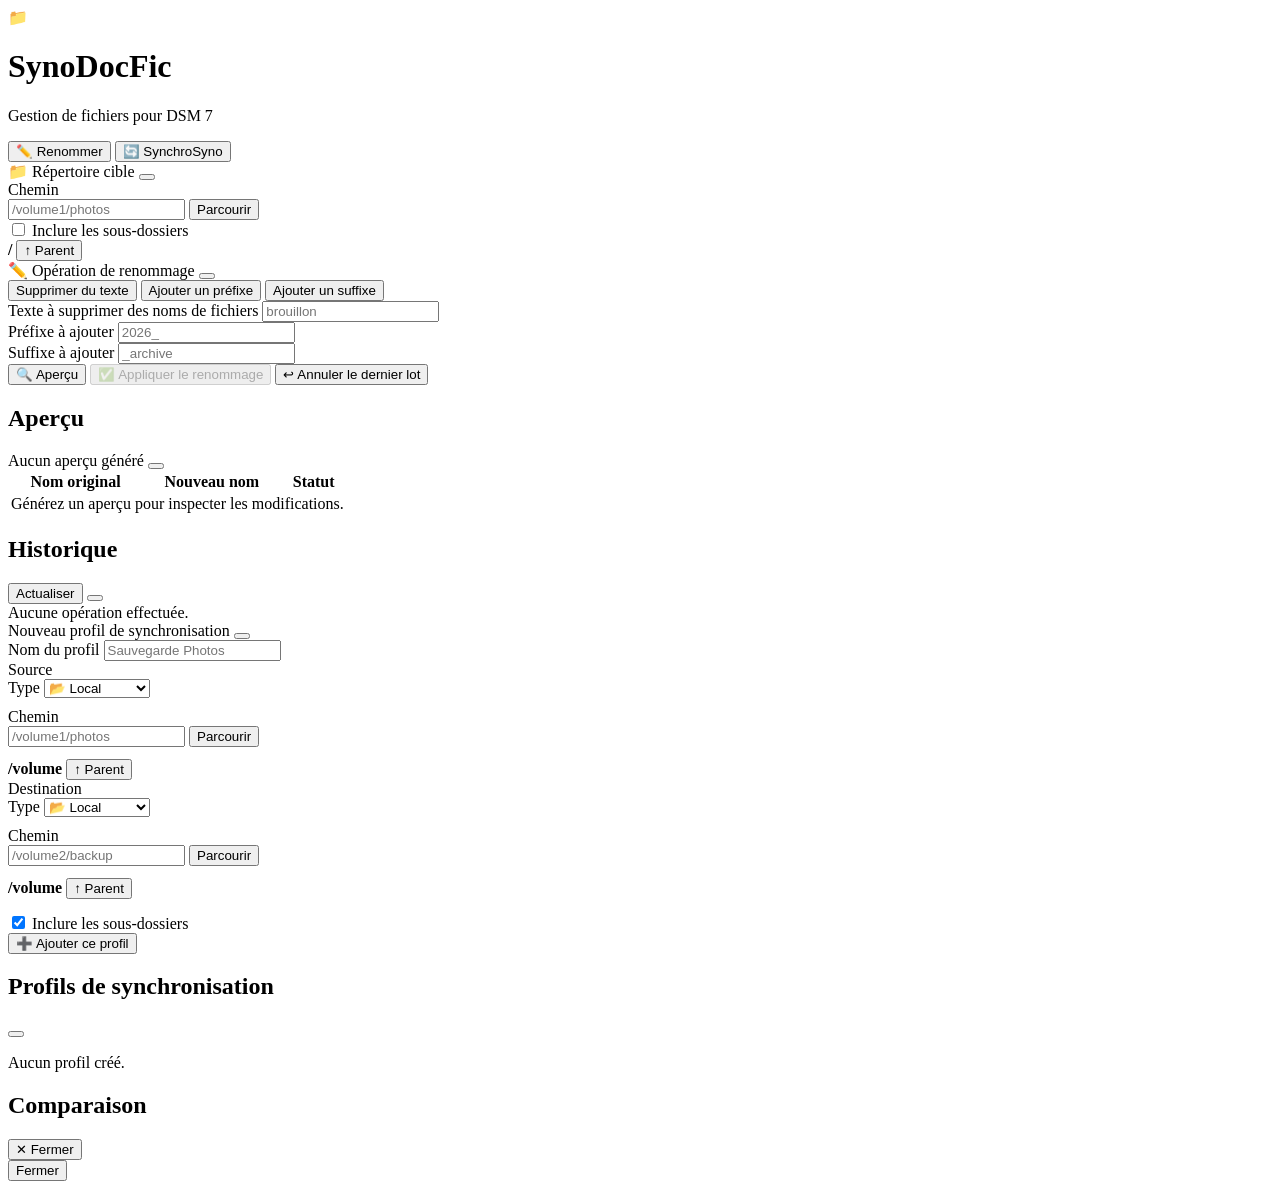
==== package/app/static/index.html @ 5d5aa2b1 "first commit" ====
<!doctype html>
<html lang="fr">
<head>
  <meta charset="utf-8">
  <meta name="viewport" content="width=device-width, initial-scale=1">
  <title>SynoDocFic</title>
  <link rel="stylesheet" href="/static/styles.css">
</head>
<body>
  <div class="shell">

    <header class="app-header">
      <div class="app-header-inner">
        <div class="app-logo">
          <span class="app-logo-icon">📁</span>
          <div>
            <h1>SynoDocFic</h1>
            <p>Gestion de fichiers pour DSM 7</p>
          </div>
        </div>
      </div>
    </header>

    <!-- Onglets principaux -->
    <nav class="main-tabs" role="tablist">
      <button type="button" class="main-tab active" data-main="renommer">✏️ Renommer</button>
      <button type="button" class="main-tab" data-main="synchro">🔄 SynchroSyno</button>
    </nav>

    <!-- ===== PANNEAU RENOMMER ===== -->
    <div class="main-panel active" data-main-panel="renommer">

      <section class="card controls">
        <div class="card-header">
          <span class="card-title">📁 Répertoire cible</span>
          <button class="collapse-btn" type="button" aria-label="Réduire"></button>
        </div>
        <div class="card-body">
          <div class="grid two">
            <div>
              <label for="directoryInput">Chemin</label>
              <div class="input-row">
                <input id="directoryInput" type="text" placeholder="/volume1/photos">
                <button id="browseBtn" class="secondary" type="button">Parcourir</button>
              </div>
            </div>
            <div class="checkbox-wrap">
              <label class="checkbox">
                <input id="recursiveInput" type="checkbox">
                <span>Inclure les sous-dossiers</span>
              </label>
            </div>
          </div>
          <div id="browserPanel" class="browser hidden">
            <div class="browser-head">
              <strong id="browserPath">/</strong>
              <button id="browserUpBtn" class="secondary" type="button">↑ Parent</button>
            </div>
            <div id="directoryList" class="directory-list"></div>
          </div>
        </div>
      </section>

      <section class="card tabs-card">
        <div class="card-header">
          <span class="card-title">✏️ Opération de renommage</span>
          <button class="collapse-btn" type="button" aria-label="Réduire"></button>
        </div>
        <div class="card-body">
          <div class="sub-tabs" role="tablist">
            <button type="button" class="sub-tab active" data-subtab="remove">Supprimer du texte</button>
            <button type="button" class="sub-tab" data-subtab="prefix">Ajouter un préfixe</button>
            <button type="button" class="sub-tab" data-subtab="suffix">Ajouter un suffixe</button>
          </div>
          <div class="sub-panels">
            <div class="sub-panel active" data-subtab-panel="remove">
              <label for="removeValue">Texte à supprimer des noms de fichiers</label>
              <input id="removeValue" type="text" placeholder="brouillon">
            </div>
            <div class="sub-panel" data-subtab-panel="prefix">
              <label for="prefixValue">Préfixe à ajouter</label>
              <input id="prefixValue" type="text" placeholder="2026_">
            </div>
            <div class="sub-panel" data-subtab-panel="suffix">
              <label for="suffixValue">Suffixe à ajouter</label>
              <input id="suffixValue" type="text" placeholder="_archive">
            </div>
          </div>
          <div class="actions">
            <button id="previewBtn" type="button">🔍 Aperçu</button>
            <button id="applyBtn" type="button" disabled>✅ Appliquer le renommage</button>
            <button id="undoBtn" class="secondary" type="button">↩ Annuler le dernier lot</button>
          </div>
        </div>
      </section>

      <section class="card preview-card">
        <div class="card-header">
          <h2>Aperçu</h2>
          <div class="card-header-end">
            <span id="summaryBadge" class="badge">Aucun aperçu généré</span>
            <button class="collapse-btn" type="button" aria-label="Réduire"></button>
          </div>
        </div>
        <div class="card-body">
          <div class="preview-table-wrap">
            <table class="preview-table">
              <thead>
                <tr>
                  <th>Nom original</th>
                  <th>Nouveau nom</th>
                  <th>Statut</th>
                </tr>
              </thead>
              <tbody id="previewBody">
                <tr>
                  <td colspan="3" class="muted">Générez un aperçu pour inspecter les modifications.</td>
                </tr>
              </tbody>
            </table>
          </div>
        </div>
      </section>

      <section class="card history-card">
        <div class="card-header">
          <h2>Historique</h2>
          <div class="card-header-end">
            <button id="refreshHistoryBtn" class="secondary" type="button">Actualiser</button>
            <button class="collapse-btn" type="button" aria-label="Réduire"></button>
          </div>
        </div>
        <div class="card-body">
          <div id="historyList" class="history-list">
            <div class="muted">Aucune opération effectuée.</div>
          </div>
        </div>
      </section>

    </div><!-- /renommer -->

    <!-- ===== PANNEAU SYNCHROSYNO ===== -->
    <div class="main-panel" data-main-panel="synchro">

      <section class="card">
        <div class="card-header">
          <span class="card-title">Nouveau profil de synchronisation</span>
          <button class="collapse-btn" type="button" aria-label="Réduire"></button>
        </div>
        <div class="card-body">

        <div style="max-width: 360px;">
          <label for="syncName">Nom du profil</label>
          <input id="syncName" type="text" placeholder="Sauvegarde Photos">
        </div>

        <div class="sync-path-group">
          <div class="sync-path-header">Source</div>
          <div class="grid two" style="margin-bottom:10px;">
            <div>
              <label for="syncSourceProtocol">Type</label>
              <select id="syncSourceProtocol">
                <option value="local">📂 Local</option>
                <option value="smb">🌐 SMB/CIFS</option>
                <option value="ftp">🌐 FTP</option>
              </select>
            </div>
            <div id="syncSourceHostWrap" style="display:none;">
              <label for="syncSourceHost">Hôte / IP</label>
              <input id="syncSourceHost" type="text" placeholder="192.168.1.10 ou ftp.exemple.com">
            </div>
          </div>
          <div>
            <label for="syncSource">Chemin</label>
            <div class="input-row">
              <input id="syncSource" type="text" placeholder="/volume1/photos">
              <button id="syncSourceBrowseBtn" class="secondary" type="button">Parcourir</button>
            </div>
          </div>
          <div id="syncSourceRemote" class="sync-remote-fields" style="display:none;">
            <div class="grid two" style="margin-top:10px;">
              <div>
                <label for="syncSourceUser">Utilisateur</label>
                <input id="syncSourceUser" type="text" placeholder="utilisateur">
              </div>
              <div>
                <label for="syncSourcePass">Mot de passe</label>
                <input id="syncSourcePass" type="password" placeholder="••••••••">
              </div>
            </div>
          </div>
          <div id="syncSourceBrowser" class="browser hidden" style="margin-top:12px;">
            <div class="browser-head">
              <strong id="syncSourceBrowserPath">/volume</strong>
              <button id="syncSourceBrowserUp" class="secondary" type="button">↑ Parent</button>
            </div>
            <div id="syncSourceDirList" class="directory-list"></div>
          </div>
        </div>

        <div class="sync-path-group">
          <div class="sync-path-header">Destination</div>
          <div class="grid two" style="margin-bottom:10px;">
            <div>
              <label for="syncDestProtocol">Type</label>
              <select id="syncDestProtocol">
                <option value="local">📂 Local</option>
                <option value="smb">🌐 SMB/CIFS</option>
                <option value="ftp">🌐 FTP</option>
              </select>
            </div>
            <div id="syncDestHostWrap" style="display:none;">
              <label for="syncDestHost">Hôte / IP</label>
              <input id="syncDestHost" type="text" placeholder="192.168.1.10 ou ftp.exemple.com">
            </div>
          </div>
          <div>
            <label for="syncDest">Chemin</label>
            <div class="input-row">
              <input id="syncDest" type="text" placeholder="/volume2/backup">
              <button id="syncDestBrowseBtn" class="secondary" type="button">Parcourir</button>
            </div>
          </div>
          <div id="syncDestRemote" class="sync-remote-fields" style="display:none;">
            <div class="grid two" style="margin-top:10px;">
              <div>
                <label for="syncDestUser">Utilisateur</label>
                <input id="syncDestUser" type="text" placeholder="utilisateur">
              </div>
              <div>
                <label for="syncDestPass">Mot de passe</label>
                <input id="syncDestPass" type="password" placeholder="••••••••">
              </div>
            </div>
          </div>
          <div id="syncDestBrowser" class="browser hidden" style="margin-top:12px;">
            <div class="browser-head">
              <strong id="syncDestBrowserPath">/volume</strong>
              <button id="syncDestBrowserUp" class="secondary" type="button">↑ Parent</button>
            </div>
            <div id="syncDestDirList" class="directory-list"></div>
          </div>
        </div>

        <div class="checkbox-wrap" style="margin-top:14px;">
          <label class="checkbox">
            <input id="syncRecursive" type="checkbox" checked>
            <span>Inclure les sous-dossiers</span>
          </label>
        </div>

        <div class="actions">
          <button id="syncAddProfileBtn" type="button">➕ Ajouter ce profil</button>
          <button id="syncEditCancelBtn" class="secondary" type="button" style="display:none;">↩ Annuler la modification</button>
        </div>
        </div><!-- /card-body -->
      </section>

      <section class="card">
        <div class="card-header">
          <h2>Profils de synchronisation</h2>
          <button class="collapse-btn" type="button" aria-label="Réduire"></button>
        </div>
        <div class="card-body">
          <div id="syncProfilesList" class="profiles-list">
            <p class="muted">Aucun profil créé.</p>
          </div>
        </div>
      </section>

      <div id="syncStatusPanel" class="card" style="display: none;">
        <div class="card-header">
          <span class="card-title">Résultat de la synchronisation</span>
          <button class="collapse-btn" type="button" aria-label="Réduire"></button>
        </div>
        <div class="card-body">
          <div id="syncStatusContent"></div>
        </div>
      </div>

    </div><!-- /synchro -->

    <div id="toast" class="toast hidden"></div>

    <!-- ===== COMPARE MODAL ===== -->
    <div id="compareOverlay" class="modal-overlay hidden" role="dialog" aria-modal="true">
      <div class="modal">
        <div class="modal-head">
          <div>
            <h2 id="compareModalTitle">Comparaison</h2>
            <p id="compareModalSubtitle" class="muted"></p>
          </div>
          <button id="compareCloseBtn" class="secondary" type="button">&#x2715; Fermer</button>
        </div>
        <div id="compareModalSummary" class="compare-summary"></div>
        <div id="compareModalDetails" class="compare-details"></div>
        <div class="modal-actions">
          <button id="compareModalLaunchBtn" type="button" style="display:none;">&#x25B6; Lancer la synchronisation</button>
          <button id="compareCloseBtnBottom" class="secondary" type="button">Fermer</button>
        </div>
      </div>
    </div>
  </div>

  <script src="/static/app.js"></script>
</body>
</html>
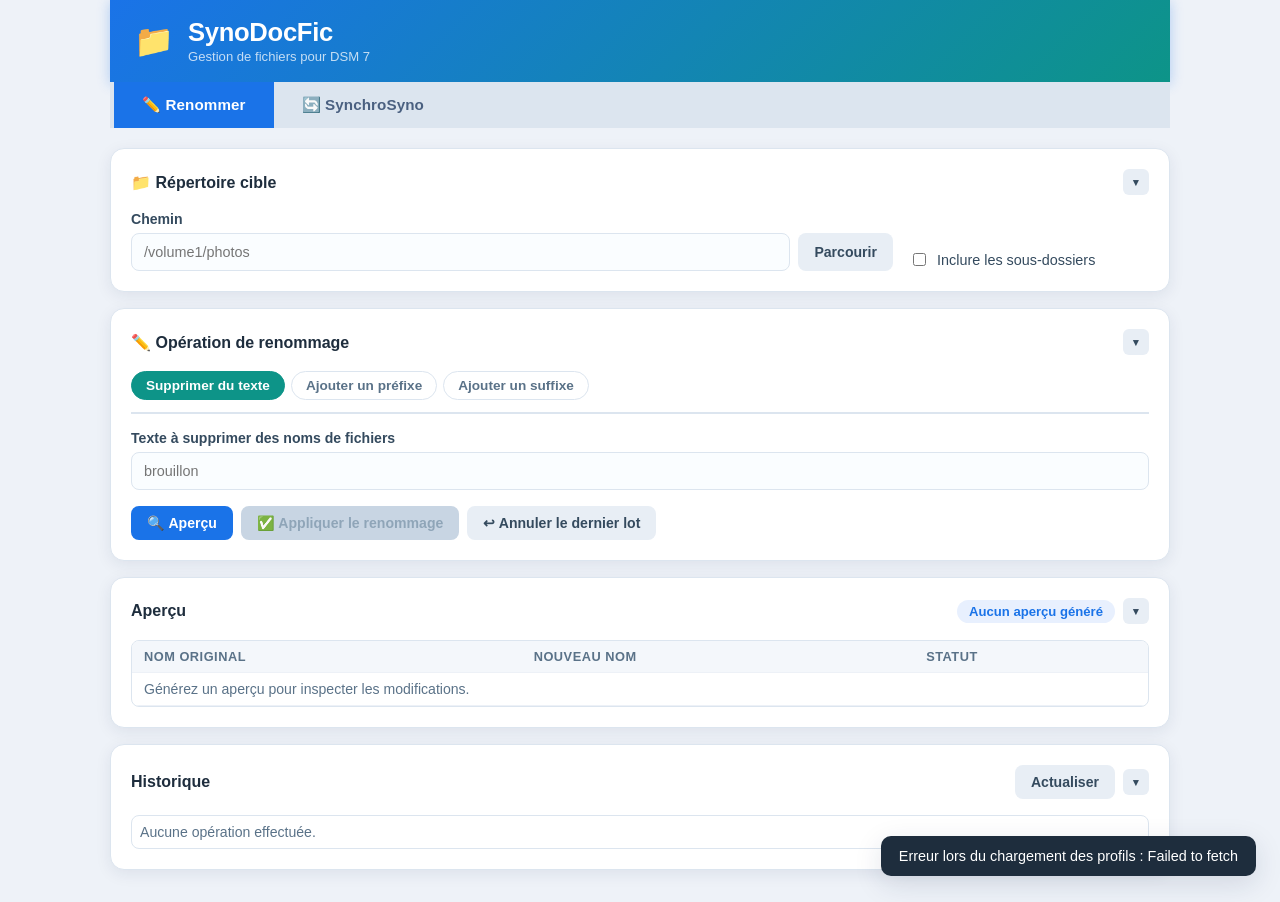
==== commit fd2e8afc: "VerionUI1" ====
--- a/package/app/static/index.html
+++ b/package/app/static/index.html
@@ -4,7 +4,7 @@
   <meta charset="utf-8">
   <meta name="viewport" content="width=device-width, initial-scale=1">
   <title>SynoDocFic</title>
-  <link rel="stylesheet" href="/static/styles.css">
+  <link rel="stylesheet" href="styles.css">
 </head>
 <body>
   <div class="shell">
@@ -293,15 +293,25 @@
           <button id="compareCloseBtn" class="secondary" type="button">&#x2715; Fermer</button>
         </div>
         <div id="compareModalSummary" class="compare-summary"></div>
+        <div id="compareSelectAllBar" class="compare-select-bar" style="display:none;">
+          <button id="compareSelectAllBtn" class="secondary" type="button">Tout cocher</button>
+          <button id="compareDeselectAllBtn" class="secondary" type="button">Tout décocher</button>
+          <span id="compareSelectedCount" class="muted"></span>
+        </div>
         <div id="compareModalDetails" class="compare-details"></div>
+        <div id="compareProgress" class="compare-progress" style="display:none;">
+          <div class="compare-progress-bar"><div id="compareProgressFill" class="compare-progress-fill"></div></div>
+          <div id="compareProgressText" class="muted"></div>
+        </div>
         <div class="modal-actions">
           <button id="compareModalLaunchBtn" type="button" style="display:none;">&#x25B6; Lancer la synchronisation</button>
+          <button id="compareDownloadBtn" class="secondary" type="button" style="display:none;">&#x1F4E5; Listings bruts</button>
           <button id="compareCloseBtnBottom" class="secondary" type="button">Fermer</button>
         </div>
       </div>
     </div>
   </div>
 
-  <script src="/static/app.js"></script>
+  <script src="app.js"></script>
 </body>
 </html>
--- a/package/app/static/styles.css
+++ b/package/app/static/styles.css
@@ -0,0 +1,661 @@
+:root {
+  --bg: #f0f4f9;
+  --panel: #ffffff;
+  --line: #dce5ef;
+  --text: #1e2d3d;
+  --muted: #5a7288;
+  --primary: #1a73e8;
+  --primary-2: #1558b0;
+  --primary-light: #e8f0fe;
+  --accent: #0d9488;
+  --accent-2: #0a7a70;
+  --warn: #d97706;
+  --ok: #059669;
+  --radius: 14px;
+  --radius-sm: 8px;
+  --shadow: 0 4px 16px rgba(20, 40, 80, 0.08);
+  --shadow-lg: 0 8px 28px rgba(20, 40, 80, 0.13);
+}
+
+* { box-sizing: border-box; }
+
+body {
+  margin: 0;
+  font-family: "Segoe UI", "Inter", "Noto Sans", sans-serif;
+  font-size: 14px;
+  color: var(--text);
+  background: #eef2f8;
+  min-height: 100vh;
+}
+
+/* ===== APP HEADER ===== */
+.app-header {
+  background: linear-gradient(135deg, #1a73e8 0%, #0d9488 100%);
+  box-shadow: 0 2px 12px rgba(26, 115, 232, 0.3);
+  padding: 0 24px;
+}
+
+.app-header-inner {
+  max-width: 1100px;
+  margin: 0 auto;
+  padding: 18px 0;
+}
+
+.app-logo {
+  display: flex;
+  align-items: center;
+  gap: 14px;
+}
+
+.app-logo-icon {
+  font-size: 2rem;
+  line-height: 1;
+}
+
+.app-logo h1 {
+  margin: 0;
+  font-size: 1.6rem;
+  font-weight: 700;
+  color: #fff;
+  letter-spacing: -0.3px;
+}
+
+.app-logo p {
+  margin: 2px 0 0;
+  font-size: 0.82rem;
+  color: rgba(255,255,255,0.75);
+}
+
+/* ===== SHELL ===== */
+.shell {
+  max-width: 1100px;
+  margin: 0 auto;
+  padding: 0 20px 32px;
+  display: flex;
+  flex-direction: column;
+  gap: 0;
+}
+
+/* ===== MAIN TABS ===== */
+.main-tabs {
+  display: flex;
+  gap: 0;
+  padding: 0 4px;
+  background: #dce5ef;
+  border-radius: 0 0 0 0;
+  overflow: hidden;
+}
+
+.main-tab {
+  flex: none;
+  padding: 14px 28px;
+  font-size: 0.95rem;
+  font-weight: 600;
+  border: none;
+  border-radius: 0;
+  background: transparent;
+  color: #4a6080;
+  cursor: pointer;
+  transition: background 0.15s, color 0.15s;
+  letter-spacing: 0.1px;
+}
+
+.main-tab:hover {
+  background: rgba(26,115,232,0.08);
+  color: var(--primary);
+}
+
+.main-tab.active {
+  background: var(--primary);
+  color: #fff;
+}
+
+/* ===== MAIN PANELS ===== */
+.main-panel {
+  display: none;
+  flex-direction: column;
+  gap: 16px;
+  padding-top: 20px;
+}
+
+.main-panel.active {
+  display: flex;
+}
+
+/* ===== CARDS ===== */
+.card {
+  background: var(--panel);
+  border: 1px solid var(--line);
+  border-radius: var(--radius);
+  box-shadow: var(--shadow);
+  padding: 20px;
+}
+
+.section-title {
+  font-size: 0.8rem;
+  font-weight: 700;
+  text-transform: uppercase;
+  letter-spacing: 0.8px;
+  color: var(--muted);
+  margin-bottom: 14px;
+}
+
+/* ===== FORM ELEMENTS ===== */
+label {
+  display: block;
+  font-weight: 600;
+  font-size: 0.88rem;
+  margin-bottom: 6px;
+  color: #344a5e;
+}
+
+input[type="text"],
+input[type="password"] {
+  width: 100%;
+  height: 38px;
+  border: 1.5px solid var(--line);
+  border-radius: var(--radius-sm);
+  padding: 0 12px;
+  outline: none;
+  font-size: 0.9rem;
+  background: #fafdff;
+  color: var(--text);
+  transition: border-color 0.15s, box-shadow 0.15s;
+}
+
+input[type="text"]:focus,
+input[type="password"]:focus {
+  border-color: var(--primary);
+  box-shadow: 0 0 0 3px rgba(26, 115, 232, 0.15);
+  background: #fff;
+}
+
+select {
+  width: 100%;
+  height: 38px;
+  border: 1.5px solid var(--line);
+  border-radius: var(--radius-sm);
+  padding: 0 10px;
+  background: #fafdff;
+  color: var(--text);
+  font-family: inherit;
+  font-size: 0.9rem;
+  outline: none;
+  cursor: pointer;
+}
+
+select:focus {
+  border-color: var(--primary);
+  box-shadow: 0 0 0 3px rgba(26, 115, 232, 0.15);
+}
+
+/* ===== BUTTONS ===== */
+button {
+  border: none;
+  border-radius: var(--radius-sm);
+  padding: 9px 16px;
+  font-size: 0.88rem;
+  font-weight: 600;
+  font-family: inherit;
+  background: var(--primary);
+  color: #fff;
+  cursor: pointer;
+  transition: background 0.15s, transform 0.1s;
+}
+
+button:hover { background: var(--primary-2); }
+button:active { transform: scale(0.98); }
+
+button.secondary {
+  background: #e8eef5;
+  color: #344a5e;
+}
+button.secondary:hover { background: #dce5ef; }
+
+button:disabled {
+  background: #c8d5e3;
+  color: #8fa5b8;
+  cursor: not-allowed;
+  transform: none;
+}
+
+/* ===== LAYOUT HELPERS ===== */
+.grid.two {
+  display: grid;
+  grid-template-columns: 1fr 240px;
+  gap: 16px;
+}
+
+.input-row {
+  display: grid;
+  grid-template-columns: 1fr auto;
+  gap: 8px;
+}
+
+.checkbox-wrap {
+  display: flex;
+  align-items: flex-end;
+  padding-bottom: 2px;
+}
+
+.checkbox {
+  margin: 0;
+  font-weight: 500;
+  font-size: 0.9rem;
+  display: inline-flex;
+  gap: 8px;
+  align-items: center;
+  cursor: pointer;
+}
+
+/* ===== BROWSER ===== */
+.browser {
+  margin-top: 14px;
+  border-top: 1px solid var(--line);
+  padding-top: 14px;
+}
+
+.browser-head {
+  display: flex;
+  justify-content: space-between;
+  align-items: center;
+  gap: 8px;
+  margin-bottom: 8px;
+}
+
+.directory-list {
+  max-height: 180px;
+  overflow: auto;
+  border: 1px solid var(--line);
+  border-radius: var(--radius-sm);
+  padding: 6px;
+  background: #f7fafe;
+}
+
+.directory-item {
+  width: 100%;
+  text-align: left;
+  background: transparent;
+  color: var(--text);
+  border-radius: 6px;
+  margin-bottom: 2px;
+  padding: 6px 10px;
+  font-size: 0.88rem;
+}
+
+.directory-item:hover { background: var(--primary-light); color: var(--primary); }
+
+/* ===== SUB-TABS (renommer) ===== */
+.sub-tabs {
+  display: flex;
+  gap: 6px;
+  border-bottom: 2px solid var(--line);
+  padding-bottom: 12px;
+  margin-bottom: 16px;
+}
+
+.sub-tab {
+  background: transparent;
+  color: var(--muted);
+  border: 1.5px solid var(--line);
+  border-radius: 20px;
+  padding: 6px 14px;
+  font-size: 0.85rem;
+}
+
+.sub-tab:hover { background: var(--primary-light); color: var(--primary); border-color: var(--primary); }
+
+.sub-tab.active {
+  background: var(--accent);
+  color: #fff;
+  border-color: var(--accent);
+}
+
+.sub-panels { margin-bottom: 4px; }
+
+.sub-panel { display: none; }
+.sub-panel.active { display: block; }
+
+/* ===== ACTIONS ===== */
+.actions {
+  margin-top: 16px;
+  display: flex;
+  gap: 8px;
+  flex-wrap: wrap;
+}
+
+/* ===== PREVIEW ===== */
+.preview-head {
+  display: flex;
+  justify-content: space-between;
+  align-items: center;
+  gap: 8px;
+  margin-bottom: 12px;
+}
+
+.preview-head h2 {
+  margin: 0;
+  font-size: 1rem;
+  font-weight: 700;
+}
+
+.badge {
+  display: inline-flex;
+  align-items: center;
+  border-radius: 20px;
+  padding: 4px 12px;
+  background: var(--primary-light);
+  color: var(--primary);
+  font-size: 0.82rem;
+  font-weight: 600;
+}
+
+.preview-table-wrap {
+  max-height: 320px;
+  overflow: auto;
+  border: 1px solid var(--line);
+  border-radius: var(--radius-sm);
+}
+
+.preview-table {
+  width: 100%;
+  border-collapse: collapse;
+  font-size: 0.88rem;
+}
+
+.preview-table th,
+.preview-table td {
+  padding: 8px 12px;
+  border-bottom: 1px solid #edf1f7;
+  text-align: left;
+}
+
+.preview-table th {
+  position: sticky;
+  top: 0;
+  background: #f4f7fb;
+  font-weight: 700;
+  font-size: 0.8rem;
+  text-transform: uppercase;
+  letter-spacing: 0.5px;
+  color: var(--muted);
+  z-index: 1;
+}
+
+.status-ready    { color: var(--ok);   font-weight: 600; }
+.status-auto_renamed { color: var(--warn); font-weight: 600; }
+.status-unchanged { color: var(--muted); }
+
+/* ===== HISTORY ===== */
+.history-list {
+  max-height: 180px;
+  overflow: auto;
+  border: 1px solid var(--line);
+  border-radius: var(--radius-sm);
+  padding: 8px;
+}
+
+.history-item {
+  border-bottom: 1px solid #edf1f7;
+  padding: 8px 4px;
+  font-size: 0.86rem;
+}
+.history-item:last-child { border-bottom: 0; }
+
+/* ===== SYNC PROFILES ===== */
+.sync-path-group {
+  margin-top: 18px;
+  padding: 14px;
+  background: #f4f7fb;
+  border: 1px solid var(--line);
+  border-radius: var(--radius-sm);
+}
+
+.sync-path-header {
+  font-size: 0.78rem;
+  font-weight: 700;
+  text-transform: uppercase;
+  letter-spacing: 0.8px;
+  color: var(--primary);
+  margin-bottom: 12px;
+}
+
+.profiles-list {
+  border: 1px solid var(--line);
+  border-radius: var(--radius-sm);
+  max-height: 300px;
+  overflow-y: auto;
+}
+
+.profile-item {
+  display: flex;
+  justify-content: space-between;
+  align-items: center;
+  padding: 12px 16px;
+  border-bottom: 1px solid #edf1f7;
+  font-size: 0.9rem;
+}
+.profile-item:last-child { border-bottom: 0; }
+
+.profile-name { font-weight: 600; color: var(--text); }
+.profile-path { color: var(--muted); font-size: 0.82rem; margin-top: 2px; }
+
+.profile-actions { display: flex; gap: 6px; }
+
+.btn-small {
+  padding: 5px 10px;
+  font-size: 0.82rem;
+  border: none;
+  border-radius: 6px;
+  cursor: pointer;
+  font-weight: 600;
+}
+.btn-run    { background: var(--accent);   color: #fff; }
+.btn-run:hover { background: var(--accent-2); }
+.btn-delete { background: #fde8e8; color: #c0392b; }
+.btn-delete:hover { background: #fbd0d0; }
+
+/* ===== MISC ===== */
+.muted { color: var(--muted); font-size: 0.88rem; }
+
+.toast {
+  position: fixed;
+  right: 24px;
+  bottom: 24px;
+  background: #1e2d3d;
+  color: #fff;
+  border-radius: 10px;
+  padding: 12px 18px;
+  font-size: 0.9rem;
+  font-weight: 500;
+  box-shadow: var(--shadow-lg);
+  z-index: 9999;
+}
+
+.hidden { display: none; }
+
+/* ===== COLLAPSIBLE CARDS ===== */
+.card-header {
+  display: flex;
+  justify-content: space-between;
+  align-items: center;
+  gap: 10px;
+  margin-bottom: 16px;
+  cursor: pointer;
+  user-select: none;
+}
+
+.card-header h2,
+.card-title {
+  margin: 0;
+  font-size: 1rem;
+  font-weight: 700;
+}
+
+.card-header-end {
+  display: flex;
+  align-items: center;
+  gap: 8px;
+  flex-shrink: 0;
+}
+
+.collapse-btn {
+  width: 26px;
+  height: 26px;
+  min-width: 26px;
+  padding: 0;
+  border-radius: 6px;
+  background: #e8eef5;
+  color: #344a5e;
+  font-size: 0;
+  flex-shrink: 0;
+  transition: background 0.15s, transform 0.2s;
+}
+.collapse-btn::after { content: '▼'; font-size: 0.65rem; }
+.collapse-btn:hover { background: #dce5ef; }
+
+.card.collapsed > .card-header { margin-bottom: 0; }
+.card.collapsed .card-body { display: none; }
+.card.collapsed .collapse-btn { transform: rotate(-90deg); }
+
+/* ===== MODAL OVERLAY ===== */
+.modal-overlay {
+  position: fixed;
+  inset: 0;
+  background: rgba(10, 20, 40, 0.5);
+  z-index: 500;
+  display: flex;
+  align-items: center;
+  justify-content: center;
+  padding: 20px;
+  animation: modalFadeIn 0.15s ease;
+}
+.modal-overlay.hidden { display: none; }
+
+@keyframes modalFadeIn { from { opacity: 0; } to { opacity: 1; } }
+
+.modal {
+  background: var(--panel);
+  border-radius: var(--radius);
+  box-shadow: 0 20px 60px rgba(10, 20, 40, 0.25);
+  width: 100%;
+  max-width: 700px;
+  max-height: 85vh;
+  display: flex;
+  flex-direction: column;
+  overflow: hidden;
+  animation: modalSlideIn 0.18s ease;
+}
+@keyframes modalSlideIn { from { transform: translateY(20px); opacity: 0.7; } to { transform: none; opacity: 1; } }
+
+.modal-head {
+  display: flex;
+  justify-content: space-between;
+  align-items: flex-start;
+  gap: 12px;
+  padding: 18px 20px 14px;
+  border-bottom: 1px solid var(--line);
+  flex-shrink: 0;
+}
+.modal-head h2 { margin: 0; font-size: 1.1rem; font-weight: 700; }
+.modal-head .muted { margin: 4px 0 0; font-size: 0.85rem; }
+
+.modal-actions {
+  padding: 12px 20px;
+  border-top: 1px solid var(--line);
+  display: flex;
+  gap: 8px;
+  justify-content: flex-end;
+  flex-shrink: 0;
+  background: #f8fafc;
+}
+
+/* ===== COMPARE RESULTS ===== */
+.compare-summary {
+  padding: 14px 20px;
+  background: #f4f7fb;
+  border-bottom: 1px solid var(--line);
+  display: flex;
+  gap: 28px;
+  flex-wrap: wrap;
+  flex-shrink: 0;
+}
+.compare-stat { display: flex; flex-direction: column; gap: 2px; }
+.compare-stat .stat-value { font-size: 1.6rem; font-weight: 800; line-height: 1; }
+.compare-stat .stat-label { font-size: 0.77rem; color: var(--muted); text-transform: uppercase; letter-spacing: 0.4px; }
+.compare-stat.copy .stat-value { color: var(--primary); }
+.compare-stat.update .stat-value { color: var(--warn); }
+.compare-stat.ok .stat-value { color: var(--ok); }
+
+.compare-select-bar {
+  display: flex;
+  align-items: center;
+  gap: 10px;
+  padding: 8px 20px;
+  border-bottom: 1px solid var(--line);
+  flex-shrink: 0;
+}
+.compare-select-bar .muted { margin-left: auto; font-size: 0.82rem; }
+
+.compare-details {
+  overflow-y: auto;
+  flex: 1;
+  padding: 12px 20px;
+}
+.compare-details details {
+  border: 1px solid var(--line);
+  border-radius: var(--radius-sm);
+  margin-bottom: 8px;
+  overflow: hidden;
+}
+.compare-details summary {
+  padding: 9px 14px;
+  background: #f4f7fb;
+  cursor: pointer;
+  font-weight: 600;
+  font-size: 0.9rem;
+  list-style: none;
+  display: flex;
+  align-items: center;
+  gap: 8px;
+  user-select: none;
+}
+.compare-details summary::-webkit-details-marker { display: none; }
+.compare-details summary::before { content: '▶'; font-size: 0.65rem; transition: transform 0.15s; }
+.compare-details details[open] > summary::before { transform: rotate(90deg); }
+.compare-file-list { max-height: 200px; overflow-y: auto; }
+.compare-file-item {
+  padding: 5px 14px;
+  font-size: 0.84rem;
+  font-family: "Consolas", "Cascadia Code", monospace;
+  border-bottom: 1px solid #edf1f7;
+  display: flex;
+  justify-content: space-between;
+  align-items: center;
+  gap: 8px;
+}
+.compare-file-item:last-child { border-bottom: 0; }
+.compare-file-meta { color: var(--muted); font-size: 0.78rem; white-space: nowrap; }
+.compare-file-name { flex: 1; }
+.compare-check { flex-shrink: 0; width: 15px; height: 15px; cursor: pointer; }
+
+.compare-progress { padding: 12px 20px; border-top: 1px solid var(--line); flex-shrink: 0; }
+.compare-progress-bar { height: 8px; border-radius: 4px; background: #e7ebf3; overflow: hidden; margin-bottom: 6px; }
+.compare-progress-fill { height: 100%; background: var(--primary); width: 0%; transition: width 0.2s ease; }
+#compareProgressText { font-size: 0.82rem; }
+
+/* ===== PROFILE EDIT MODE ===== */
+.profile-item.editing { background: var(--primary-light); border-left: 3px solid var(--primary); }
+.btn-compare { background: #e0f2fe; color: #0369a1; }
+.btn-compare:hover { background: #bae6fd; }
+.btn-edit { background: #fef3c7; color: #92400e; }
+.btn-edit:hover { background: #fde68a; }
+
+/* ===== RESPONSIVE ===== */
+@media (max-width: 820px) {
+  .grid.two { grid-template-columns: 1fr; }
+  .checkbox-wrap { align-items: flex-start; }
+  .main-tab { padding: 12px 16px; font-size: 0.88rem; }
+  .app-header { padding: 0 16px; }
+  .shell { padding: 0 12px 24px; }
+}
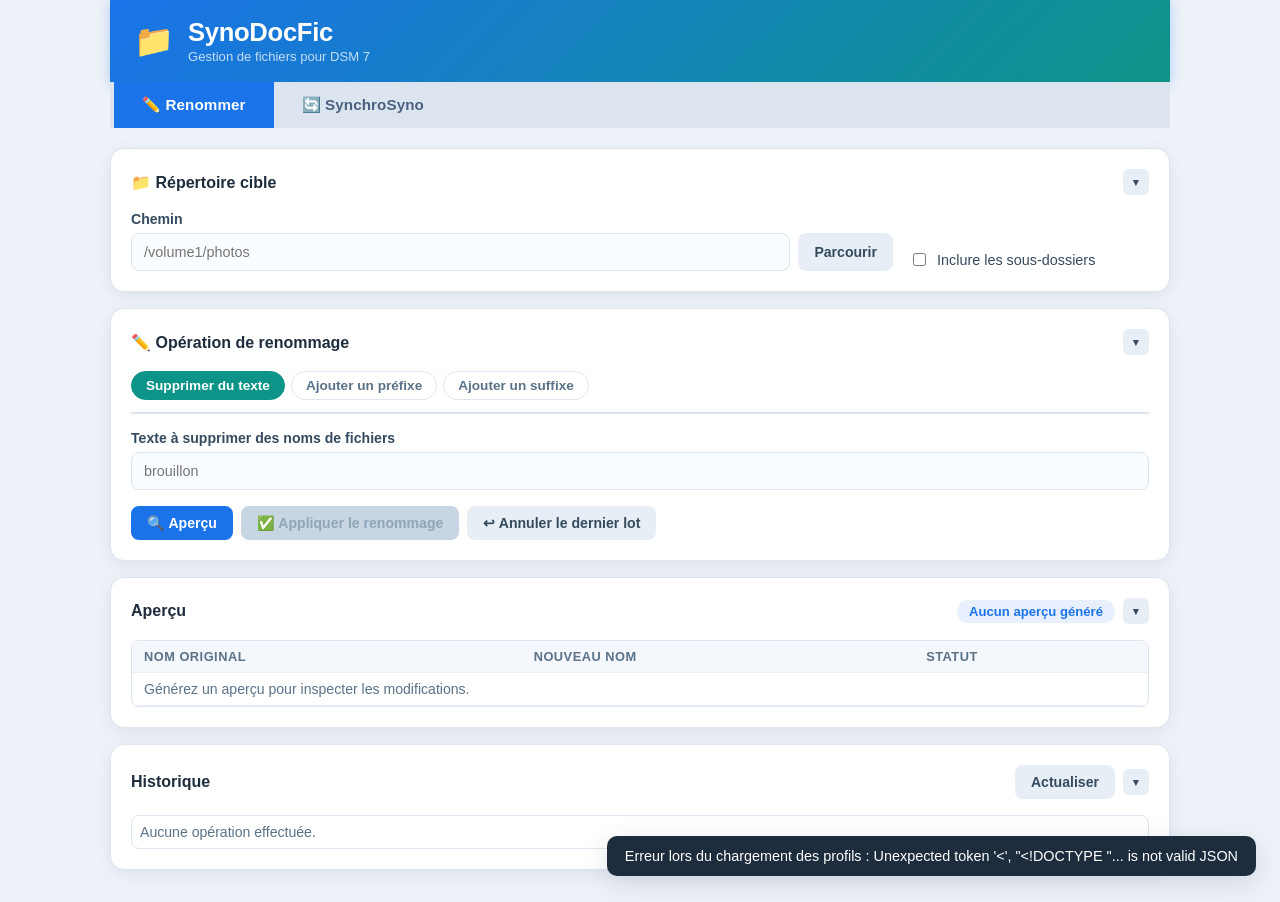
==== commit 2a2d66a0: "Release 1.3.3: preserve spaces in rename removal text" ====
--- a/package/app/static/index.html
+++ b/package/app/static/index.html
@@ -312,6 +312,6 @@
     </div>
   </div>
 
-  <script src="app.js"></script>
+  <script src="app.js?v=1.3.3"></script>
 </body>
 </html>
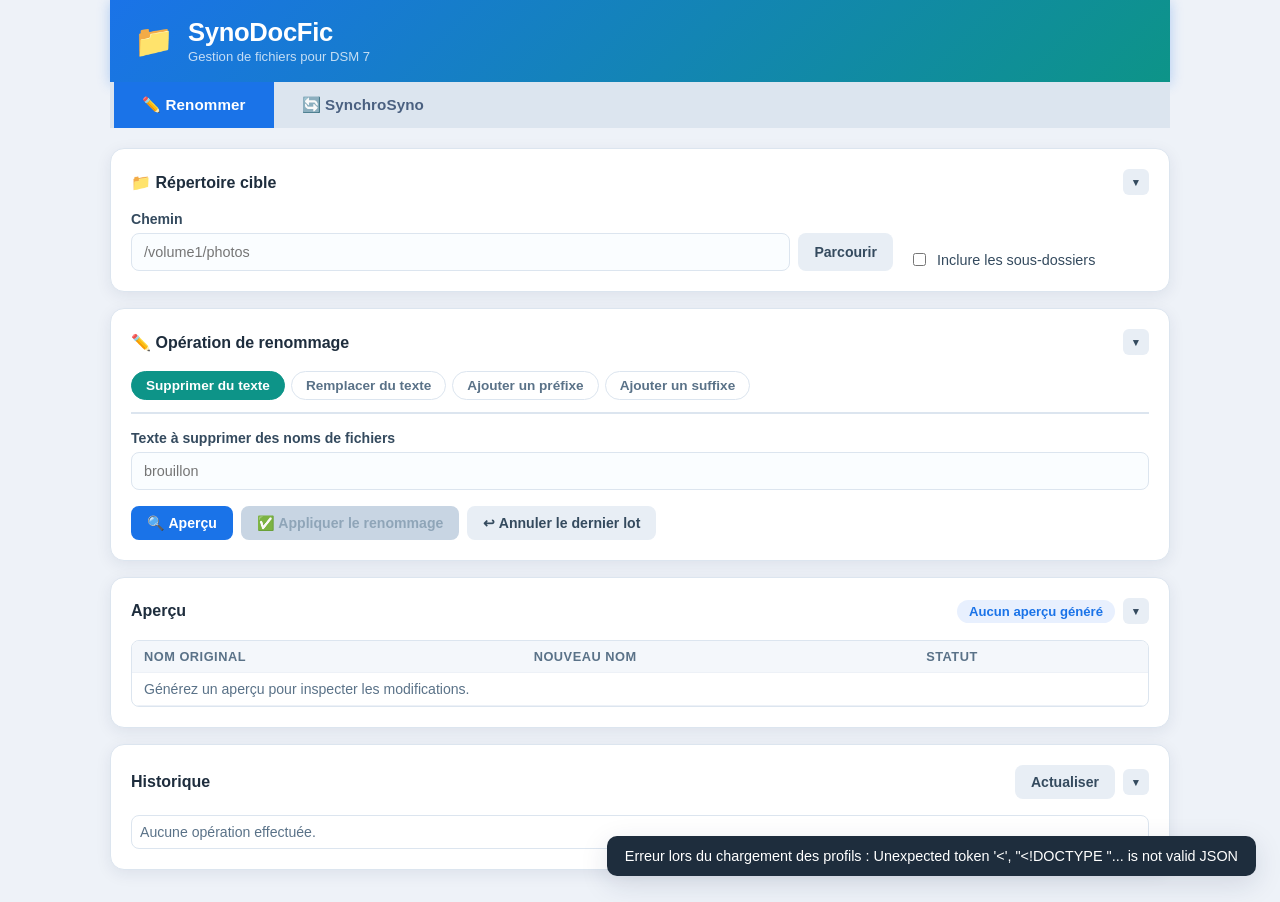
==== commit 4957b394: "Release 1.3.5-0001: replace filename text while preserving extensions" ====
--- a/package/app/static/index.html
+++ b/package/app/static/index.html
@@ -69,6 +69,7 @@
         <div class="card-body">
           <div class="sub-tabs" role="tablist">
             <button type="button" class="sub-tab active" data-subtab="remove">Supprimer du texte</button>
+            <button type="button" class="sub-tab" data-subtab="replace">Remplacer du texte</button>
             <button type="button" class="sub-tab" data-subtab="prefix">Ajouter un préfixe</button>
             <button type="button" class="sub-tab" data-subtab="suffix">Ajouter un suffixe</button>
           </div>
@@ -76,6 +77,13 @@
             <div class="sub-panel active" data-subtab-panel="remove">
               <label for="removeValue">Texte à supprimer des noms de fichiers</label>
               <input id="removeValue" type="text" placeholder="brouillon">
+            </div>
+            <div class="sub-panel" data-subtab-panel="replace">
+              <label for="replaceFind">Texte à trouver dans les noms de fichiers</label>
+              <input id="replaceFind" type="text" placeholder="_" aria-describedby="replaceHelp">
+              <label for="replaceWith">Texte de remplacement</label>
+              <input id="replaceWith" type="text" placeholder="Nouveau texte ou espace" aria-describedby="replaceHelp">
+              <p id="replaceHelp" class="muted">Toutes les occurrences exactes sont remplacées dans le nom, en conservant l’extension (la partie après le dernier point). Les espaces sont conservés : vous pouvez saisir un simple espace, ou laisser ce champ vide pour supprimer le texte trouvé.</p>
             </div>
             <div class="sub-panel" data-subtab-panel="prefix">
               <label for="prefixValue">Préfixe à ajouter</label>
@@ -312,6 +320,6 @@
     </div>
   </div>
 
-  <script src="app.js?v=1.3.3"></script>
+  <script src="app.js?v=1.3.5-0001"></script>
 </body>
 </html>
--- a/package/app/static/styles.css
+++ b/package/app/static/styles.css
@@ -288,6 +288,7 @@
 /* ===== SUB-TABS (renommer) ===== */
 .sub-tabs {
   display: flex;
+  flex-wrap: wrap;
   gap: 6px;
   border-bottom: 2px solid var(--line);
   padding-bottom: 12px;
